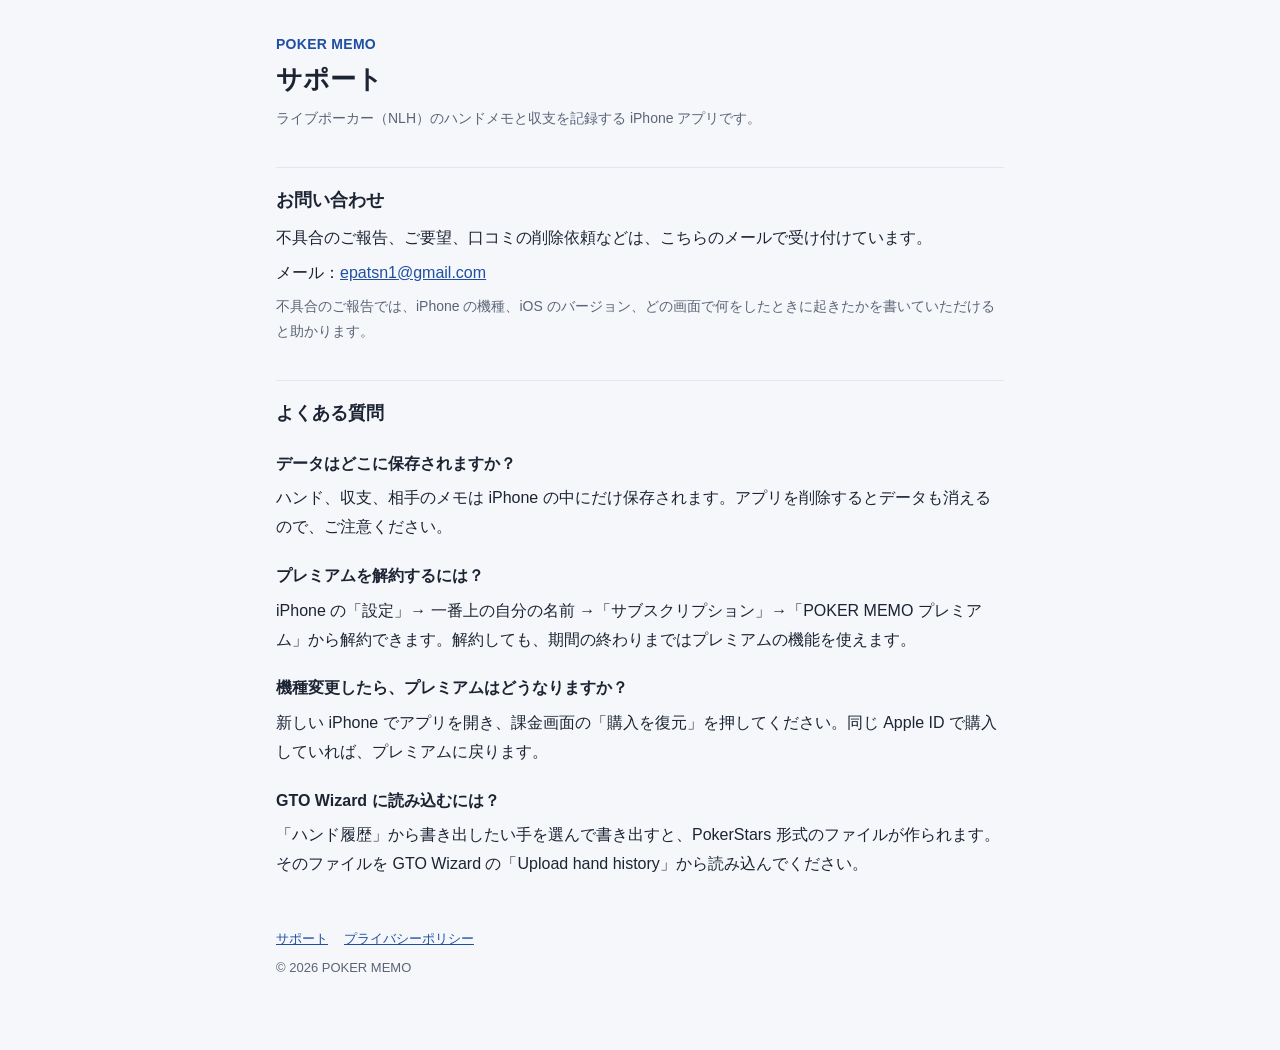
==== index.html @ 05c76d28 "Add support and privacy policy pages" ====
<!DOCTYPE html>
<html lang="ja">
<head>
<meta charset="utf-8">
<meta name="viewport" content="width=device-width, initial-scale=1">
<title>POKER MEMO サポート</title>
<link rel="stylesheet" href="style.css">
</head>
<body>
<main>
<header>
  <div class="brand">POKER MEMO</div>
  <h1>サポート</h1>
  <p class="meta">ライブポーカー（NLH）のハンドメモと収支を記録する iPhone アプリです。</p>
</header>

<h2>お問い合わせ</h2>
<p>不具合のご報告、ご要望、口コミの削除依頼などは、こちらのメールで受け付けています。</p>
<p>メール：<a href="mailto:epatsn1@gmail.com">epatsn1@gmail.com</a></p>
<p class="meta">不具合のご報告では、iPhone の機種、iOS のバージョン、どの画面で何をしたときに起きたかを書いていただけると助かります。</p>

<h2>よくある質問</h2>

<h3>データはどこに保存されますか？</h3>
<p>ハンド、収支、相手のメモは iPhone の中にだけ保存されます。アプリを削除するとデータも消えるので、ご注意ください。</p>

<h3>プレミアムを解約するには？</h3>
<p>iPhone の「設定」→ 一番上の自分の名前 →「サブスクリプション」→「POKER MEMO プレミアム」から解約できます。解約しても、期間の終わりまではプレミアムの機能を使えます。</p>

<h3>機種変更したら、プレミアムはどうなりますか？</h3>
<p>新しい iPhone でアプリを開き、課金画面の「購入を復元」を押してください。同じ Apple ID で購入していれば、プレミアムに戻ります。</p>

<h3>GTO Wizard に読み込むには？</h3>
<p>「ハンド履歴」から書き出したい手を選んで書き出すと、PokerStars 形式のファイルが作られます。そのファイルを GTO Wizard の「Upload hand history」から読み込んでください。</p>

<footer>
  <nav><a href="./">サポート</a><a href="privacy.html">プライバシーポリシー</a></nav>
  <p>&copy; 2026 POKER MEMO</p>
</footer>
</main>
</body>
</html>
---- style.css ----
:root {
  --bg: #f5f7fb;
  --card: #ffffff;
  --text: #1c2433;
  --muted: #5b6577;
  --line: #e2e7ef;
  --accent: #1f4fa3;
}
@media (prefers-color-scheme: dark) {
  :root {
    --bg: #10141c;
    --card: #181e29;
    --text: #e7ebf2;
    --muted: #9aa4b5;
    --line: #2a3242;
    --accent: #7fa7ee;
  }
}
* { box-sizing: border-box; }
body {
  margin: 0;
  background: var(--bg);
  color: var(--text);
  font-family: -apple-system, BlinkMacSystemFont, "Hiragino Sans", "Hiragino Kaku Gothic ProN", "Noto Sans JP", "Yu Gothic", sans-serif;
  line-height: 1.8;
  font-size: 16px;
}
main {
  max-width: 760px;
  margin: 0 auto;
  padding: 32px 16px 64px;
}
header .brand {
  font-weight: 800;
  color: var(--accent);
  letter-spacing: 0.02em;
  font-size: 14px;
}
h1 { font-size: 26px; line-height: 1.4; margin: 4px 0 8px; }
h2 {
  font-size: 18px;
  margin: 36px 0 8px;
  padding-top: 16px;
  border-top: 1px solid var(--line);
}
h3 { font-size: 16px; margin: 20px 0 4px; }
p, li { margin: 6px 0; }
ul { padding-left: 1.3em; }
.meta { color: var(--muted); font-size: 14px; }
.card {
  background: var(--card);
  border: 1px solid var(--line);
  border-radius: 12px;
  padding: 4px 20px 16px;
  margin-top: 16px;
}
table { width: 100%; border-collapse: collapse; font-size: 15px; }
th, td { text-align: left; vertical-align: top; padding: 8px 6px; border-bottom: 1px solid var(--line); }
th { color: var(--muted); font-weight: 600; white-space: nowrap; }
a { color: var(--accent); }
footer { margin-top: 48px; color: var(--muted); font-size: 13px; }
nav a { margin-right: 16px; }
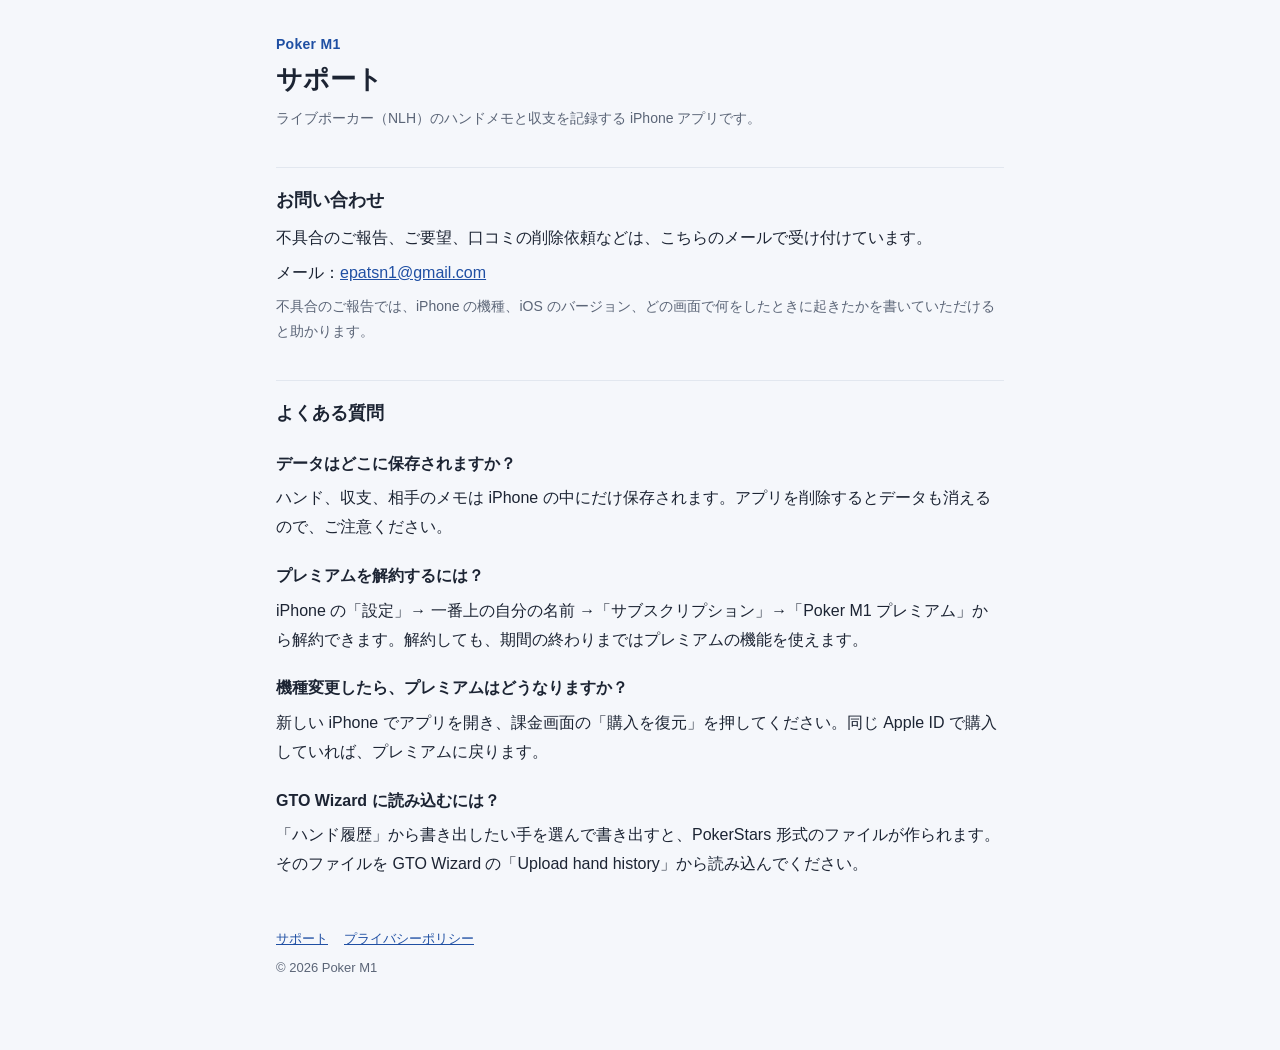
==== commit 080c15f1: "Rename app to Poker M1" ====
--- a/index.html
+++ b/index.html
@@ -3,13 +3,13 @@
 <head>
 <meta charset="utf-8">
 <meta name="viewport" content="width=device-width, initial-scale=1">
-<title>POKER MEMO サポート</title>
+<title>Poker M1 サポート</title>
 <link rel="stylesheet" href="style.css">
 </head>
 <body>
 <main>
 <header>
-  <div class="brand">POKER MEMO</div>
+  <div class="brand">Poker M1</div>
   <h1>サポート</h1>
   <p class="meta">ライブポーカー（NLH）のハンドメモと収支を記録する iPhone アプリです。</p>
 </header>
@@ -25,7 +25,7 @@
 <p>ハンド、収支、相手のメモは iPhone の中にだけ保存されます。アプリを削除するとデータも消えるので、ご注意ください。</p>
 
 <h3>プレミアムを解約するには？</h3>
-<p>iPhone の「設定」→ 一番上の自分の名前 →「サブスクリプション」→「POKER MEMO プレミアム」から解約できます。解約しても、期間の終わりまではプレミアムの機能を使えます。</p>
+<p>iPhone の「設定」→ 一番上の自分の名前 →「サブスクリプション」→「Poker M1 プレミアム」から解約できます。解約しても、期間の終わりまではプレミアムの機能を使えます。</p>
 
 <h3>機種変更したら、プレミアムはどうなりますか？</h3>
 <p>新しい iPhone でアプリを開き、課金画面の「購入を復元」を押してください。同じ Apple ID で購入していれば、プレミアムに戻ります。</p>
@@ -35,7 +35,7 @@
 
 <footer>
   <nav><a href="./">サポート</a><a href="privacy.html">プライバシーポリシー</a></nav>
-  <p>&copy; 2026 POKER MEMO</p>
+  <p>&copy; 2026 Poker M1</p>
 </footer>
 </main>
 </body>
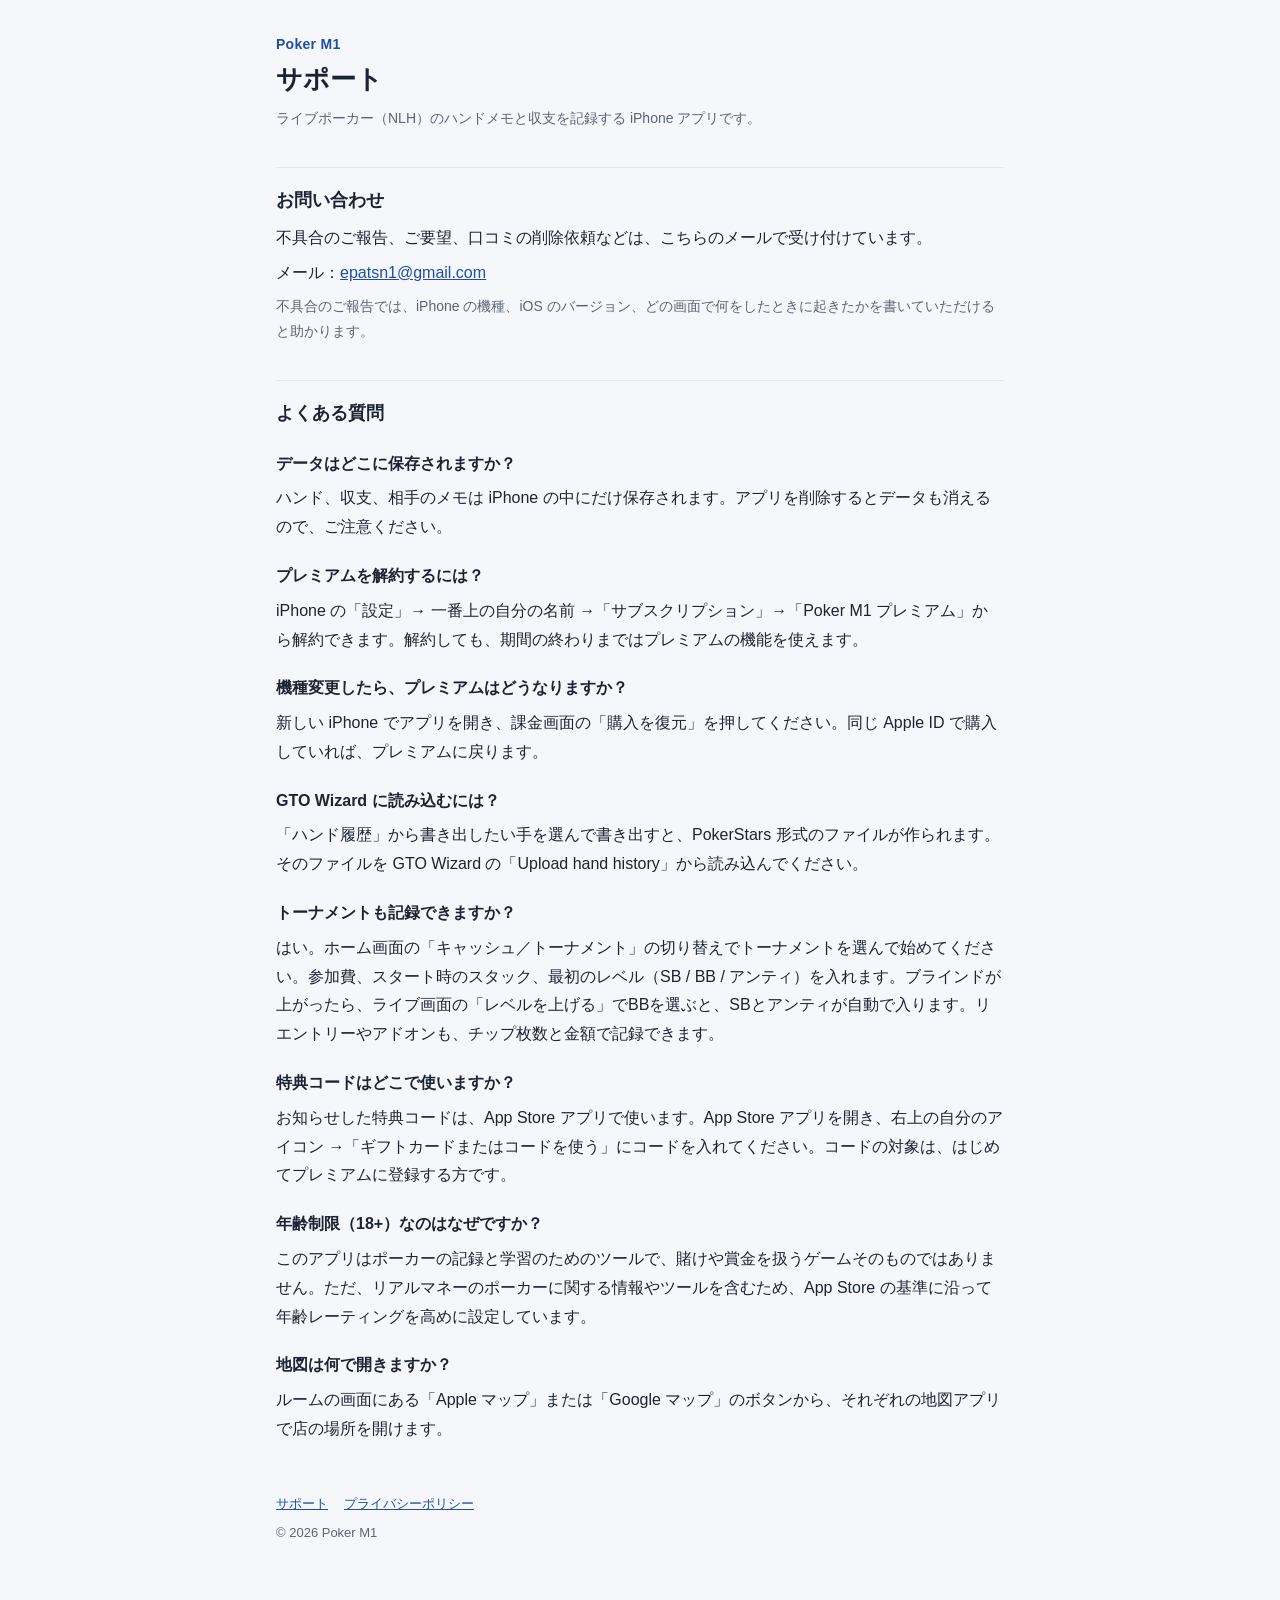
==== commit 1296a079: "Update index.html" ====
--- a/index.html
+++ b/index.html
@@ -33,6 +33,18 @@
 <h3>GTO Wizard に読み込むには？</h3>
 <p>「ハンド履歴」から書き出したい手を選んで書き出すと、PokerStars 形式のファイルが作られます。そのファイルを GTO Wizard の「Upload hand history」から読み込んでください。</p>
 
+<h3>トーナメントも記録できますか？</h3>
+<p>はい。ホーム画面の「キャッシュ／トーナメント」の切り替えでトーナメントを選んで始めてください。参加費、スタート時のスタック、最初のレベル（SB / BB / アンティ）を入れます。ブラインドが上がったら、ライブ画面の「レベルを上げる」でBBを選ぶと、SBとアンティが自動で入ります。リエントリーやアドオンも、チップ枚数と金額で記録できます。</p>
+
+<h3>特典コードはどこで使いますか？</h3>
+<p>お知らせした特典コードは、App Store アプリで使います。App Store アプリを開き、右上の自分のアイコン →「ギフトカードまたはコードを使う」にコードを入れてください。コードの対象は、はじめてプレミアムに登録する方です。</p>
+
+<h3>年齢制限（18+）なのはなぜですか？</h3>
+<p>このアプリはポーカーの記録と学習のためのツールで、賭けや賞金を扱うゲームそのものではありません。ただ、リアルマネーのポーカーに関する情報やツールを含むため、App Store の基準に沿って年齢レーティングを高めに設定しています。</p>
+
+<h3>地図は何で開きますか？</h3>
+<p>ルームの画面にある「Apple マップ」または「Google マップ」のボタンから、それぞれの地図アプリで店の場所を開けます。</p>
+
 <footer>
   <nav><a href="./">サポート</a><a href="privacy.html">プライバシーポリシー</a></nav>
   <p>&copy; 2026 Poker M1</p>
